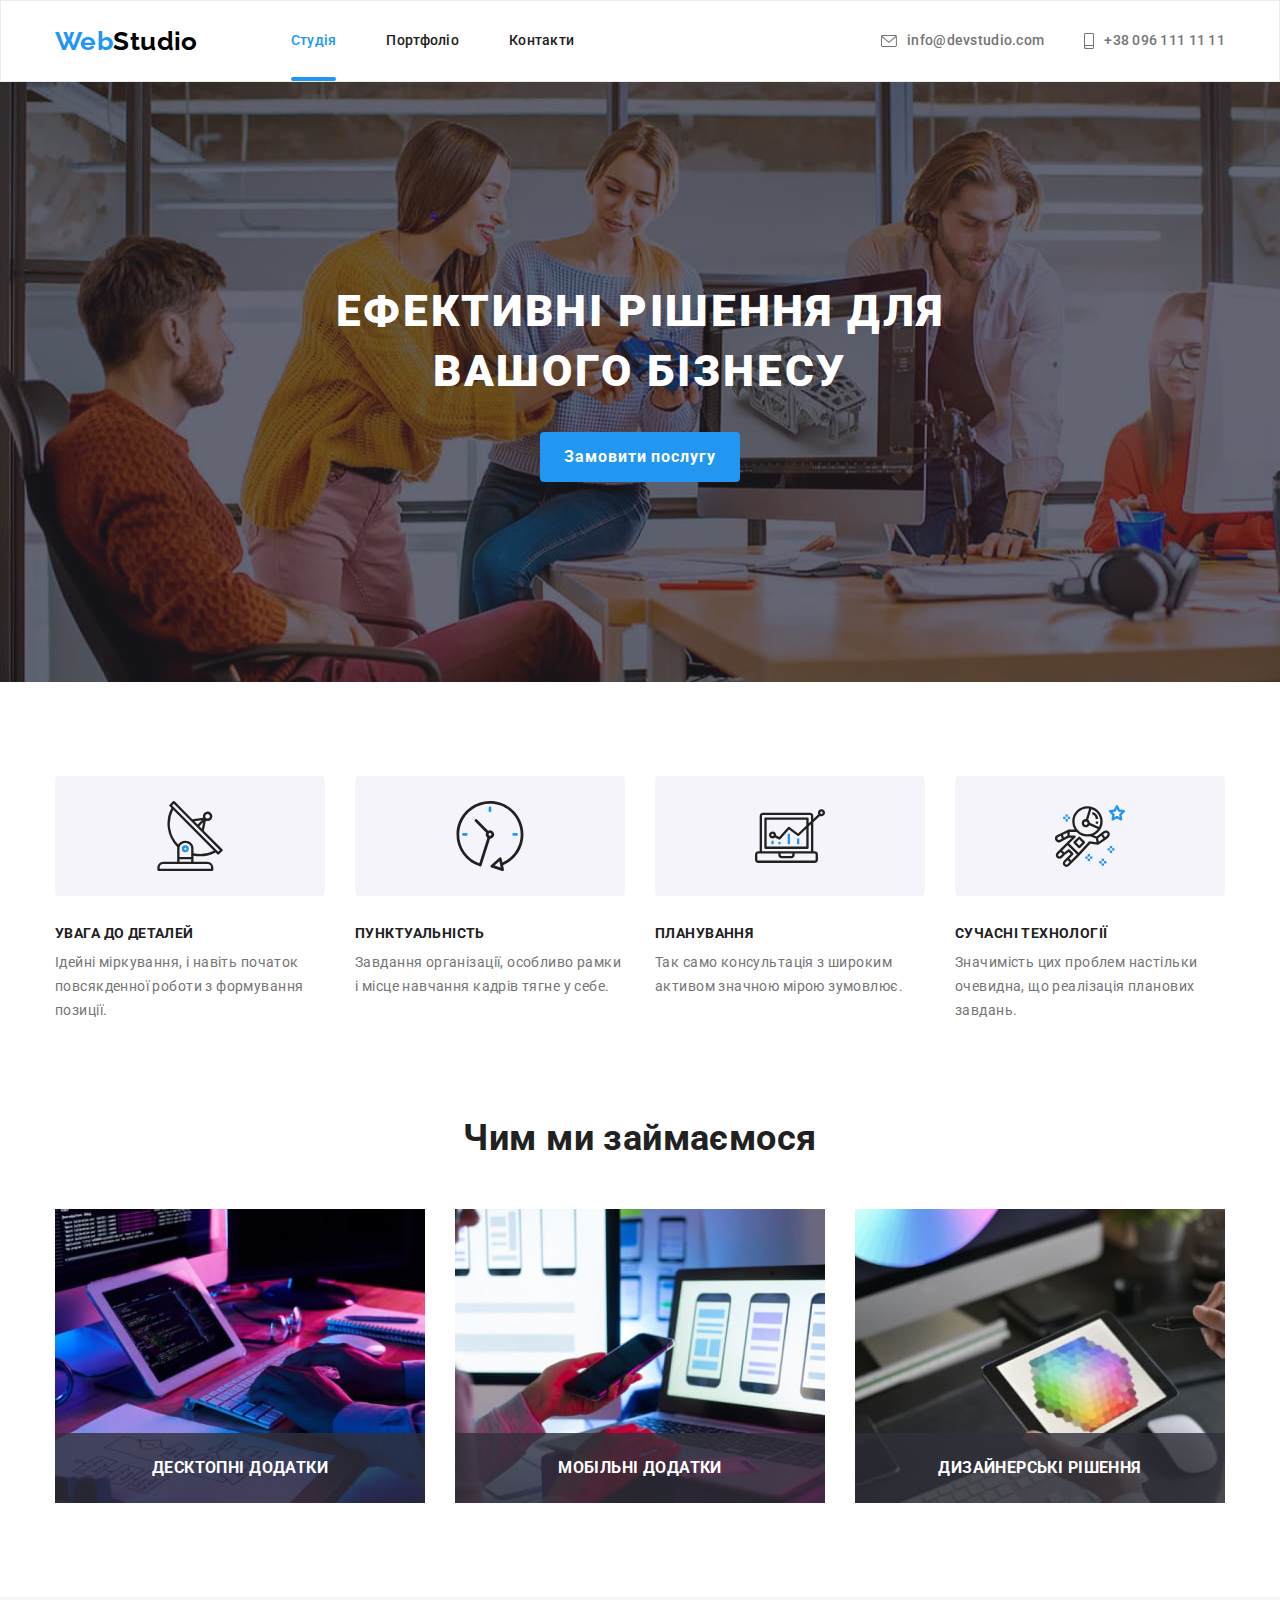
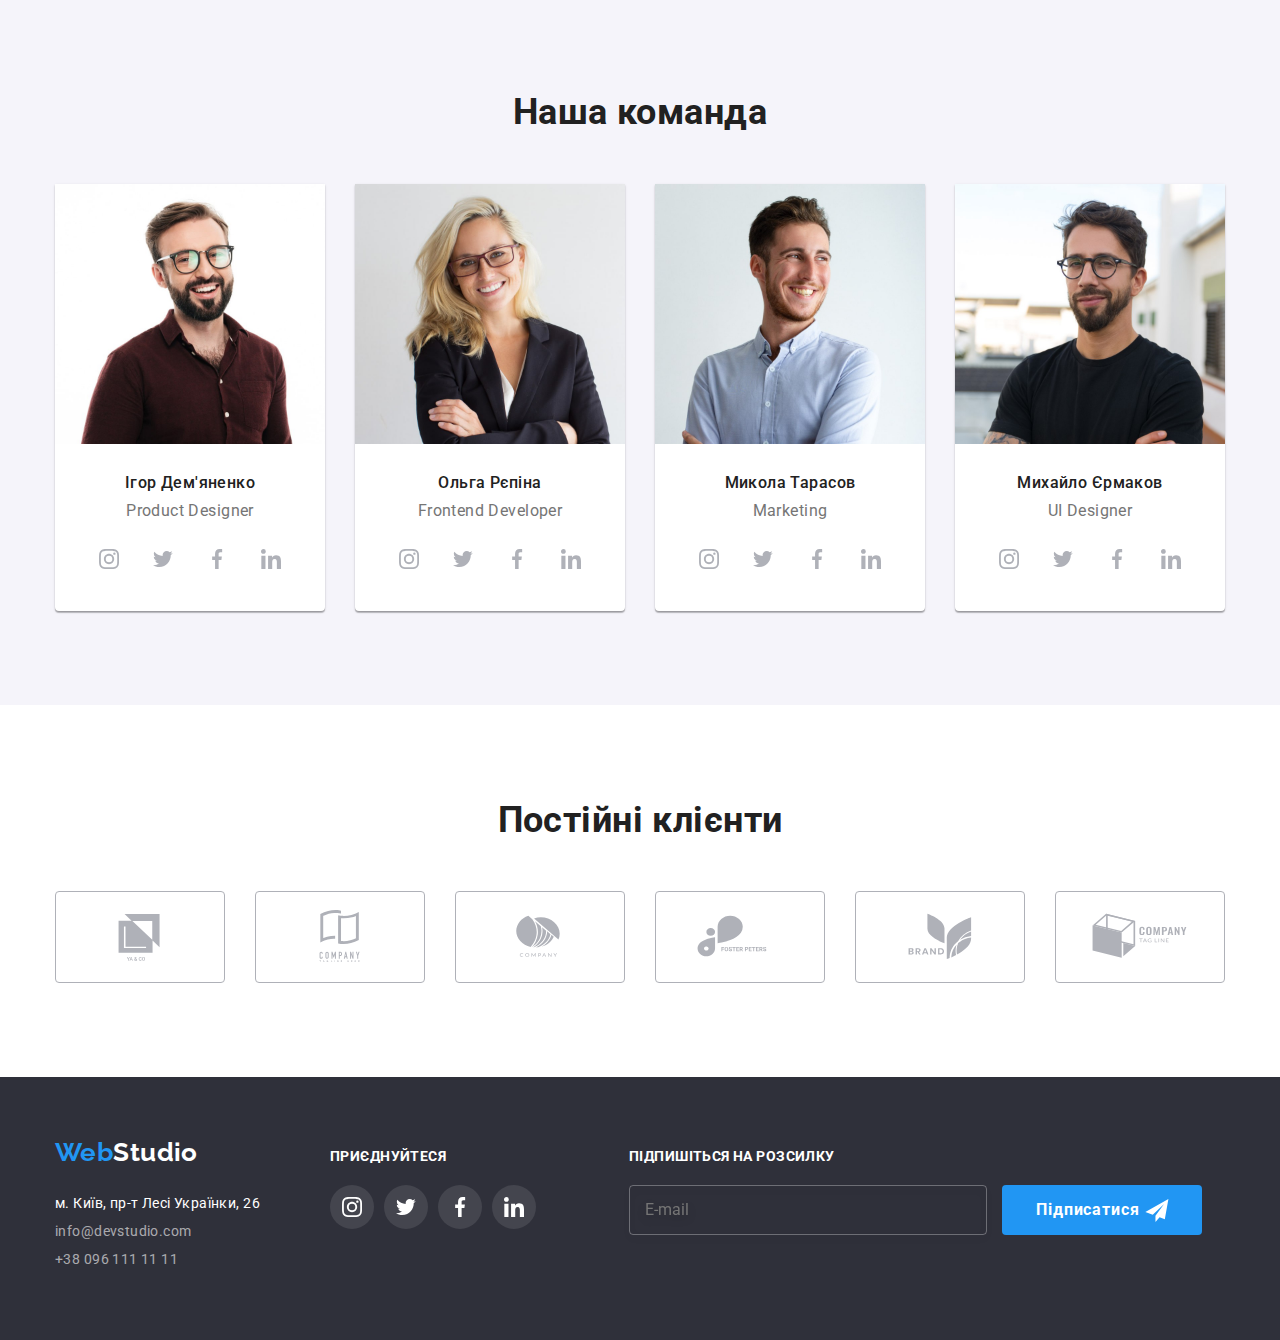
==== index.html @ e9863137 "HW6 version 1" ====
<!DOCTYPE html>
<html lang="uk">
  <head>
    <meta charset="UTF-8" />
    <meta name="viewport" content="width=device-width, initial-scale=1.0" />
    <meta http-equiv="X-UA-Compatible" content="ie=edge" />
    <title>Document</title>

    <link rel="preconnect" href="https://fonts.googleapis.com" />
    <link rel="preconnect" href="https://fonts.gstatic.com" crossorigin />
    <link
      href="https://fonts.googleapis.com/css2?family=Raleway:wght@700&family=Roboto:wght@400;500;700;900&display=swap"
      rel="stylesheet"
    />
    <link
      rel="stylesheet"
      href="https://cdnjs.cloudflare.com/ajax/libs/modern-normalize/1.0.0/modern-normalize.min.css"
    />
    <link rel="stylesheet" href="./css/styles.css" />
  </head>

  <body>
    <header class="header">
      <div class="container nav-items">
        <nav class="nav">
          <a class="logo" href="">
            <span class="logo-web">Web</span
            ><span class="logo-studio">Studio</span></a
          >
          <ul class="nav-list list">
            <li class="nav-list-item">
              <a class="nav-list-link current" href="./index.html">Студія</a>
            </li>
            <li class="nav-list-item">
              <a class="nav-list-link" href="./portfolio.html">Портфоліо</a>
            </li>
            <li class="nav-list-item">
              <a class="nav-list-link" href="">Контакти</a>
            </li>
          </ul>
        </nav>
        <ul class="contact-list list">
          <li class="contact-list-item">
            <a class="contact" href="mailto:info@devstudio.com"
              ><svg class="contact-icon" width="16" height="12">
                <use href="./images/icons.svg#icon-envelope"></use></svg
              >info@devstudio.com</a
            >
          </li>
          <li class="contact-list-item">
            <a class="contact" href="tel:+380961111111"
              ><svg class="contact-icon" width="10" height="16">
                <use href="./images/icons.svg#icon-smartphone"></use></svg
              >+38 096 111 11 11</a
            >
          </li>
        </ul>
      </div>
    </header>
    <main>
      <section class="hero">
        <div class="container">
          <h1 class="hero-text">Ефективні рішення для вашого бізнесу</h1>
          <button class="hero-btn" data-modal-open>Замовити послугу</button>
        </div>
        <div class="backdrop is-hidden" data-modal>
          <div class="modal">
            <form class="contact-form">
              <p class="contact-form-description">
                Залиште свої дані, ми вам передзвонимо
              </p>
              <label class="contact-form-label"
                ><span class="contact-form-label-text">Ім'я</span>
                <span class="contact-form-input-wrapper">
                  <input
                    name="user_name"
                    type="text"
                    class="contact-form-input"
                  />
                    <svg class="contact-form-icon" width="12" height="12">
                      <use href="./images/icons.svg#icon-name"></use></svg
                  ></span
              ></label>
              <label class="contact-form-label"
                ><span class="contact-form-label-text">Телефон</span
                ><span class="contact-form-input-wrapper"><input
                  name="user_phone"
                  type="tel"
                  class="contact-form-input"
              /><svg class="contact-form-icon" width="13" height="13">
                      <use href="./images/icons.svg#icon-phone"></use></svg
                  ></span></label>
              <label class="contact-form-label"
                ><span class="contact-form-label-text">Пошта</span
                ><span class="contact-form-input-wrapper"><input
                  name="user_email"
                  type="email"
                  class="contact-form-input"
              /><svg class="contact-form-icon" width="15" height="12">
                      <use href="./images/icons.svg#icon-mail"></use></svg
                  ></span></label>

              <div class="contact-message">
                <label for="" class="contact-form-label"
                  ><span class="contact-form-label-text">Коментар</span
                ><textarea name="user-message" class="contact-form-message" placeholder="Введіть текст"></textarea>
                </label>
              </div>
              <div class="contact-form-checkbox-wrapper">
                 <label for="accept-checkbox" class="contact-form-checkbox-label">
                <input
                  name="accept_policy"
                  type="checkbox"
                  value=""
                  class="contact-form-checkbox"
                  id="accept-checkbox"
                />
                <span class="contact-form-checkbox-icon"></span>
                Погоджуюся з розсилкою та приймаю 
                  <a href=""class="accept-checkbox-link"> Умови договору</a>
                </label>
              </div>
              <button type="submit" class="contact-form-submit">Відправити</button>
            </form>
            <button class="modal-button" data-modal-close>
              <svg class="modal-icon" width="11" height="11">
                <use href="./images/icons.svg#icon-Vector"></use>
              </svg>
            </button>
          </div>
        </div>
      </section>
      <section class="section">
        <div class="container">
          <h2 class="visually-hidden">Наші переваги</h2>
          <ul class="advantages list">
            <li class="advantages-list">
              <div class="advantages-tile">
                <svg class="advantages-icon" width="70" height="70">
                  <use href="./images/icons.svg#icon-antenna"></use>
                </svg>
              </div>
              <h3 class="advantages-item">УВАГА ДО ДЕТАЛЕЙ</h3>
              <p class="advantages-description">
                Ідейні міркування, і навіть початок повсякденної роботи з
                формування позиції.
              </p>
            </li>

            <li class="advantages-list">
              <div class="advantages-tile">
                <svg class="advantages-icon" width="70" height="70">
                  <use href="./images/icons.svg#icon-clock"></use>
                </svg>
              </div>
              <h3 class="advantages-item">ПУНКТУАЛЬНІСТЬ</h3>
              <p class="advantages-description">
                Завдання організації, особливо рамки і місце навчання кадрів
                тягне у себе.
              </p>
            </li>

            <li class="advantages-list">
              <div class="advantages-tile">
                <svg class="advantages-icon" width="70" height="70">
                  <use href="./images/icons.svg#icon-diagram"></use>
                </svg>
              </div>
              <h3 class="advantages-item">ПЛАНУВАННЯ</h3>
              <p class="advantages-description">
                Так само консультація з широким активом значною мірою зумовлює.
              </p>
            </li>

            <li class="advantages-list">
              <div class="advantages-tile">
                <svg class="advantages-icon" width="70" height="70">
                  <use href="./images/icons.svg#icon-astronaut"></use>
                </svg>
              </div>
              <h3 class="advantages-item">СУЧАСНІ ТЕХНОЛОГІЇ</h3>
              <p class="advantages-description">
                Значимість цих проблем настільки очевидна, що реалізація
                планових завдань.
              </p>
            </li>
          </ul>
        </div>
      </section>
      <section class="section-service">
        <div class="container">
          <h2 class="services title">Чим ми займаємося</h2>
          <ul class="service-list list">
            <li class="service-item description">
              <img
                src="./images/gadgets.jpg"
                alt="human working with gadgets via keyboard"
                height="294"
                width="370"
              />
              <p class="service-item-description">Десктопні додатки</p>
            </li>
            <li class="service-item mobile-apps">
              <img
                src="./images/mobile.jpg"
                alt="human working with mobile and laptop"
                height="294"
                width="370"
              />
              <p class="service-item-description">Мобільні додатки</p>
            </li>
            <li class="service-item designs">
              <img
                src="./images/tablet.jpg"
                alt="human working with gadgets via keyboard"
                height="294"
                width="370"
              />
              <p class="service-item-description">Дизайнерські рішення</p>
            </li>
          </ul>
        </div>
      </section>
      <section class="team section">
        <div class="container">
          <h2 class="team-heading title">Наша команда</h2>
          <ul class="team-list list">
            <li class="team-item">
              <img
                src="./images/Igor.jpg"
                alt="photo of a man in glasses with a beard"
                height="260"
                width="270"
              />
              <div class="team-text">
                <h3 class="teammate-name">Ігор Дем'яненко</h3>
                <p class="teammate-description">Product Designer</p>
                <ul class="social">
                  <li class="social-item list">
                    <a href="" class="social-link">
                      <svg class="social-icon" width="20" height="20">
                        <use
                          href="./images/icons.svg#icon-instagram"
                        ></use></svg
                    ></a>
                  </li>
                  <li class="social-item list">
                    <a href="" class="social-link">
                      <svg class="social-icon" width="20" height="20">
                        <use href="./images/icons.svg#icon-twitter"></use></svg
                    ></a>
                  </li>
                  <li class="social-item list">
                    <a href="" class="social-link">
                      <svg class="social-icon" width="20" height="20">
                        <use href="./images/icons.svg#icon-facebook"></use></svg
                    ></a>
                  </li>
                  <li class="social-item list">
                    <a href="" class="social-link">
                      <svg class="social-icon" width="20" height="20">
                        <use href="./images/icons.svg#icon-linkedin"></use></svg
                    ></a>
                  </li>
                </ul>
              </div>
            </li>
            <li class="team-item">
              <img
                src="./images/Olga.jpg"
                alt="photo of a smiling woman in glasses"
                height="260"
                width="270"
              />
              <div class="team-text">
                <h3 class="teammate-name">Ольга Рєпіна</h3>
                <p class="teammate-description">Frontend Developer</p>
                <ul class="social">
                  <li class="social-item list">
                    <a href="" class="social-link">
                      <svg class="social-icon" width="20" height="20">
                        <use
                          href="./images/icons.svg#icon-instagram"
                        ></use></svg
                    ></a>
                  </li>
                  <li class="social-item list">
                    <a href="" class="social-link">
                      <svg class="social-icon" width="20" height="20">
                        <use href="./images/icons.svg#icon-twitter"></use></svg
                    ></a>
                  </li>
                  <li class="social-item list">
                    <a href="" class="social-link">
                      <svg class="social-icon" width="20" height="20">
                        <use href="./images/icons.svg#icon-facebook"></use></svg
                    ></a>
                  </li>
                  <li class="social-item list">
                    <a href="" class="social-link">
                      <svg class="social-icon" width="20" height="20">
                        <use href="./images/icons.svg#icon-linkedin"></use></svg
                    ></a>
                  </li>
                </ul>
              </div>
            </li>
            <li class="team-item">
              <img
                src="./images/Mykola.jpg"
                alt="photo of a smiling man"
                height="260"
                width="270"
              />
              <div class="team-text">
                <h3 class="teammate-name">Микола Тарасов</h3>
                <p class="teammate-description">Marketing</p>
                <ul class="social">
                  <li class="social-item list">
                    <a href="" class="social-link">
                      <svg class="social-icon" width="20" height="20">
                        <use
                          href="./images/icons.svg#icon-instagram"
                        ></use></svg
                    ></a>
                  </li>
                  <li class="social-item list">
                    <a href="" class="social-link">
                      <svg class="social-icon" width="20" height="20">
                        <use href="./images/icons.svg#icon-twitter"></use></svg
                    ></a>
                  </li>
                  <li class="social-item list">
                    <a href="" class="social-link">
                      <svg class="social-icon" width="20" height="20">
                        <use href="./images/icons.svg#icon-facebook"></use></svg
                    ></a>
                  </li>
                  <li class="social-item list">
                    <a href="" class="social-link">
                      <svg class="social-icon" width="20" height="20">
                        <use href="./images/icons.svg#icon-linkedin"></use></svg
                    ></a>
                  </li>
                </ul>
              </div>
            </li>
            <li class="team-item">
              <img
                src="./images/Mykhailo.jpg"
                alt="photo of a smiling man in glasses with a beard"
                height="260"
                width="270"
              />
              <div class="team-text">
                <h3 class="teammate-name">Михайло Єрмаков</h3>
                <p class="teammate-description">UI Designer</p>
                <ul class="social">
                  <li class="social-item list">
                    <a href="" class="social-link">
                      <svg class="social-icon" width="20" height="20">
                        <use
                          href="./images/icons.svg#icon-instagram"
                        ></use></svg
                    ></a>
                  </li>
                  <li class="social-item list">
                    <a href="" class="social-link">
                      <svg class="social-icon" width="20" height="20">
                        <use href="./images/icons.svg#icon-twitter"></use></svg
                    ></a>
                  </li>
                  <li class="social-item list">
                    <a href="" class="social-link">
                      <svg class="social-icon" width="20" height="20">
                        <use href="./images/icons.svg#icon-facebook"></use></svg
                    ></a>
                  </li>
                  <li class="social-item list">
                    <a href="" class="social-link">
                      <svg class="social-icon" width="20" height="20">
                        <use href="./images/icons.svg#icon-linkedin"></use></svg
                    ></a>
                  </li>
                </ul>
              </div>
            </li>
          </ul>
        </div>
      </section>
      <section class="section">
        <div class="container">
          <h2 class="partners">Постійні клієнти</h2>
          <ul class="partners-list">
            <li class="partners-list-item list">
              <a href="" class="partners-link"
                ><svg
                  alr="first partner logo"
                  class="partners-icon"
                  width="160"
                  height="60"
                >
                  <use href="./images/icons.svg#icon-Logo1"></use></svg
              ></a>
            </li>
            <li class="partners-list-item list">
              <a href="" class="partners-link"
                ><svg
                  alr="second partner logo"
                  class="partners-icon"
                  width="160"
                  height="60"
                >
                  <use href="./images/icons.svg#icon-Logo2"></use></svg
              ></a>
            </li>
            <li class="partners-list-item list">
              <a href="" class="partners-link"
                ><svg
                  alr="third partner logo"
                  class="partners-icon"
                  width="160"
                  height="60"
                >
                  <use href="./images/icons.svg#icon-Logo3"></use></svg
              ></a>
            </li>
            <li class="partners-list-item list">
              <a href="" class="partners-link"
                ><svg
                  alr="forth partner logo"
                  class="partners-icon"
                  width="160"
                  height="60"
                >
                  <use href="./images/icons.svg#icon-Logo4"></use></svg
              ></a>
            </li>

            <li class="partners-list-item list">
              <a href="" class="partners-link"
                ><svg
                  alr="fifth partner logo"
                  class="partners-icon"
                  width="160"
                  height="60"
                >
                  <use href="./images/icons.svg#icon-Logo5"></use></svg
              ></a>
            </li>
            <li class="partners-list-item list">
              <a href="" class="partners-link"
                ><svg
                  alr="sixth partner logo"
                  class="partners-icon"
                  width="160"
                  height="60"
                >
                  <use href="./images/icons.svg#icon-Logo6"></use></svg
              ></a>
            </li>
          </ul>
        </div>
      </section>
    </main>
    <footer class="footer">
      <div class="container footer-rows">
        <div class="first-row">
          <a class="logo-link" href="">
            <span class="logo-web-footer">Web</span
            ><span class="logo-studio-footer">Studio</span></a
          >

          <address class="address">
            <p class="contact-address address">
              м. Київ, пр-т Лесі Українки, 26
            </p>
            <ul class="contact-footer list">
              <li class="contact-footer-item">
                <a
                  class="contact-footer-link address"
                  href="mailto:info@devstudio.com"
                  >info@devstudio.com</a
                >
              </li>
              <li class="contact-footer-item">
                <a class="contact-footer-link address" href="tel:+380961111111"
                  >+38 096 111 11 11</a
                >
              </li>
            </ul>
          </address>
        </div>
        <div class="second-row">
          <p class="social-list-invitation">Приєднуйтеся</p>
          <ul class="social">
            <li class="social-item list">
              <a href="" class="social-link footer-link">
                <svg class="social-icon-footer" width="20" height="20">
                  <use href="./images/icons.svg#icon-instagram"></use></svg
              ></a>
            </li>
            <li class="social-item list">
              <a href="" class="social-link footer-link">
                <svg class="social-icon-footer" width="20" height="20">
                  <use href="./images/icons.svg#icon-twitter"></use></svg
              ></a>
            </li>
            <li class="social-item list">
              <a href="" class="social-link footer-link">
                <svg class="social-icon-footer" width="20" height="20">
                  <use href="./images/icons.svg#icon-facebook"></use></svg
              ></a>
            </li>
            <li class="social-item list">
              <a href="" class="social-link footer-link">
                <svg class="social-icon-footer" width="20" height="20">
                  <use href="./images/icons.svg#icon-linkedin"></use></svg
              ></a>
            </li>
          </ul>
        </div>
        <form class="newsletter-form">
              <p class="social-list-invitation">Підпишіться на розсилку</p>
             <input
                  name="user_email_newsletter"
                  type="email"
                  class="newsletter-input"
                  placeholder="E-mail"
              />
              <button type="submit" class="newsletter-btn">Підписатися
                <svg class="newsletter-icon" width="24" height="24">
                  <use href="./images/icons.svg#icon-icon-send-1-1"></use></svg</button>
            </form>
      </div>
    </footer>
    <script src="./js/modal.js"></script>
  </body>
</html>
<!-- ask about envelopes icon as an pseudoelement in this particular case ; ask aboud svg alt-->
---- css/styles.css ----
:root {
  --primary-text-color: #757575;
  --secondary-text-color: #2196f3;
  --third-color: #ffffff;
  --forth-text-color: #212121;
  --icons-color: #AFB1B8;

}
body {
  font-family: Roboto, sans-serif;
  font-size: 14px;
  letter-spacing: 0.03em;
  color: var(--primary-text-color);
  background: var(--third-color);
}
h1,
h2,
h3,
h4,
h5,
h6,
p {
  margin-top: 0;
  margin-bottom: 0;
}
ul,
ol {
  margin-top: 0;
  margin-bottom: 0;
  padding-left: 0;
}
img {
  display: block;
}
.list {
  list-style: none;
}
.container {
  width: 1200px;
  margin: 0px auto;
  padding-left: 15px;
  padding-right: 15px;
}
/* Header styles */
.header {
  border: 1px solid #ececec;
}
.logo {
  text-decoration: none;
  
}
.logo-web {
  font-family: Raleway, sans-serif;
  font-size: 26px;
  font-weight: 700;
  line-height: 1.19;
  color: var(--secondary-text-color);
}
.logo-studio {
  font-family: Raleway, sans-serif;
  font-size: 26px;
  font-weight: 700;
  line-height: 1.19;
  color: #000000;
}
.nav-items {
  display: flex;
}
.nav {
  display: flex;
  align-items: center;
}
.nav-list {
  display: flex;
  margin-left:93px;
}
.contact-list {
  display: flex;
  align-items: center;
  margin-left: auto;
}
.nav-list-item {
  margin-right: 50px;
}
.nav-list-item:last-child {
  margin-right: 0px;
}
.nav-list-link {
  position: relative;
  font-weight: 500;
  line-height: 1.14;
  letter-spacing: 0.02em;
  color: var(--forth-text-color);
  padding-top: 32px;
  padding-bottom: 32px;
  display: flex;
  display: block;
  cursor: pointer;
  text-decoration: none;
  transition: color 250ms cubic-bezier(0.4, 0, 0.2, 1);
  
   
}

.nav-list-link:hover,
.nav-list-link:focus,
.contact:hover,
.contact:focus,
.contact-footer:hover,
.contact-footer:focus,
.contact-address:hover,
.contact-address:focus {
  color: var(--secondary-text-color);
}
.nav-list-link.current {
  color: var(--secondary-text-color);
}
.current::after {
content: '';
display: block;
bottom: 0;
position: absolute;
width: 100%;
height: 4px;
background: #2196F3;
border-radius: 2px;
}
.contact {
  font-weight: 500;
  line-height: 1.14;
  letter-spacing: 0.02em;
  color: var(--primary-text-color);
  text-decoration: none;
  display: flex;
  align-items: center;
  transition: color 250ms cubic-bezier(0.4, 0, 0.2, 1);
}
.contact-icon {
  fill: currentColor;
  margin-right: 10px;
}
.contact-list-item:not(:last-child) {
  margin-right: 40px;
}
/* Hero styles */
.hero {
  background: #2f303a;
  text-align: center;
  padding-top: 200px;
  padding-bottom: 200px;
  background-image: linear-gradient(rgba(47, 48, 58, 0.4), rgba(47, 48, 58, 0.4)), url(../images/hero.jpg);
  background-size: cover;
  max-width: 1600px;
  margin-left: auto;
  margin-right: auto;
}
.hero-text {
  font-weight: 900;
  font-size: 44px;
  line-height: 1.36;
  letter-spacing: 0.06em;
  color: var(--third-color);
  text-transform: uppercase;
  width: 696px;
  margin: auto;
  margin-bottom: 30px;
}
.hero-btn {
  font-family: Roboto, sans-serif;
  font-weight: 700;
  font-size: 16px;
  line-height: 1.87;
  letter-spacing: 0.06em;
  min-width: 200px;
  padding: 10px 24px;
  border-radius: 4px;
  color: var(--third-color);
  background: var(--secondary-text-color);
  cursor: pointer;
  border: 0px;
}
.backdrop {
position:fixed;
top: 0;
left: 0;
width: 100vw;
height: 100vh;
background-color: rgba(0, 0, 0, 0.2);
opacity: 1;
transition: opacity 250ms cubic-bezier(0.4, 0, 0.2, 1), visibility 250ms cubic-bezier(0.4, 0, 0.2, 1);
}
.backdrop.is-hidden {
  opacity: 0;
  visibility: hidden;
  pointer-events: none;

}
.backdrop.is-hidden .modal {
  transform: translate(-50%, -50%) scale(0.7);
}
.modal {
  
  min-width: 528px;
  min-height: 581px;
  background: var(--third-color);
box-shadow: 0px 1px 3px rgba(0, 0, 0, 0.12), 0px 1px 1px rgba(0, 0, 0, 0.14), 0px 2px 1px rgba(0, 0, 0, 0.2);
border-radius: 4px;
position: absolute;
top: 50%;
left: 50%;
transform: translate(-50%, -50%) scale(0.8);
transition: transform 250ms cubic-bezier(0.4, 0, 0.2, 1);
z-index: 100;
padding: 40px;
}
.modal-button {
  position: absolute;
  display: flex;
  justify-content: center;
  align-items: center;
  top: 0;
  right: 0;
  background: var(--third-color);
  width: 30px;
  height: 30px;
border: 1px solid rgba(0, 0, 0, 0.1);
border-radius: 50%;
padding: none;
margin-right: 8px;
margin-top: 8px;
cursor: pointer;
}
.modal-button:hover,
.modal-button:focus {
fill: var(--secondary-text-color);
}
.contact-form-description {
 font-weight: 700;
  font-size: 20px;
  line-height: 1.15;
  color: var(--forth-text-color);
  margin-bottom: 12px;
}
.contact-form-label-text {
  font-size: 12px;
  line-height: 1.17;
  color: var(--primary-text-color);
  letter-spacing: 0.01em;
}
.contact-form-label {
  display: block;
  text-align: left;
}
.contact-form-input {
  width: 100%;
  height: 40px;
  border: 1px solid rgba(33, 33, 33, 0.2);
border-radius: 4px;
padding-left: 42px;
margin-top: 4px;
margin-bottom: 10px;
}
.contact-form-input:focus {
  outline: none;
  border-color: var(--secondary-text-color);
  transition: border 250ms cubic-bezier(0.4, 0, 0.2, 1);
}
.contact-form-input:focus + .contact-form-icon {
  fill: var(--secondary-text-color);
  transition: fill 250ms cubic-bezier(0.4, 0, 0.2, 1);
}
.contact-form-input-wrapper {
  position: relative;
}
.contact-form-icon {
  position: absolute;
  top: 50%;
  transform: translateY(-50%);
  left: 12px;
  fill: var(--forth-text-color);
  display: block;
}
.contact-form-message {
  width: 100%;
  height: 120px;
  border: 1px solid rgba(33, 33, 33, 0.2);
border-radius: 4px;
margin-top: 4px;
resize: none;
padding: 12px 16px;
}
.contact-form-message:focus {
  outline: none;
  border-color: var(--secondary-text-color);
  transition: border 250ms cubic-bezier(0.4, 0, 0.2, 1);
}
.contact-form-message::placeholder {
  font-size: 12px;
line-height: 1.17;
letter-spacing: 0.01em;
color: rgba(117, 117, 117, 0.5);
}
.contact-form-checkbox-wrapper {
  margin-top: 20px;
  margin-left: 10px;
}
.contact-form-checkbox-label {
  display: flex;
  align-items: center;
  font-size: 14px;
line-height: 1.71;
}
.contact-form-checkbox {
  appearance: none;
}
.contact-form-checkbox-icon {
display: inline-block;
width: 16px;
height: 15px;
border: 2px solid;
border-color: var(--forth-text-color);
box-shadow: 0px 1px 3px rgba(0, 0, 0, 0.12), 0px 1px 1px rgba(0, 0, 0, 0.14), 0px 2px 1px rgba(0, 0, 0, 0.2);
border-radius: 4px;
cursor: pointer;
margin-right: 9px;
background-repeat: no-repeat;
background-position: center;
}
.contact-form-checkbox:checked + .contact-form-checkbox-icon {
background-color: var(--secondary-text-color);
background-image: url(../images/iconcheck.svg);
background-size: contain;
background-origin: content-box;
border-color: var(--secondary-text-color);
}
.accept-checkbox-link {
  color: var(--secondary-text-color);
 margin-left: 5px;
}
.contact-form-submit {
  font-weight: 700;
  font-size: 16px;
  line-height: 1.87;
  letter-spacing: 0.06em;
  min-width: 200px;
  padding: 10px 52px;
  border-radius: 4px;
  box-shadow: 0px 4px 4px rgba(0, 0, 0, 0.15);
  color: var(--third-color);
  background: var(--secondary-text-color);
  cursor: pointer;
  border: 0px;
  margin-top: 20px;
}
.visually-hidden {
  position: absolute;
  white-space: nowrap;
  width: 1px;
  height: 1px;
  overflow: hidden;
  border: 0;
  padding: 0;
  clip: rect(0 0 0 0);
  clip-path: inset(50%);
  margin: -1px;
}
/* Advantages styles */
.section {
  padding-top: 94px;
  padding-bottom: 94px;
}
.title {
  margin-bottom: 50px;
}
.advantages {
  display: flex;
  margin-top: -30px;
  margin-left: -30px;
}
.advantages-list {
  flex-basis: calc((100%-120px)/4);
  margin-left: 30px;
  margin-top: 30px;
}
.advantages-item {
  font-weight: 700;
  font-size: 14px;
  line-height: 1.14;
  color: var(--forth-text-color);
  text-transform: uppercase;
  margin-bottom: 10px;
}
.advantages-tile {
  display: flex;
  align-items: center;
  justify-content: center;
  width: 270px;
  height: 120px;
  background-color:  #F5F4FA;
  border-radius: 4px;
  margin-bottom: 30px;

}
.advantages-description {
  line-height: 1.71;
}
/* Services and Team styles */
.section-service {
  padding-bottom: 94px;
}
.services,
.team-heading,
.partners {
  font-weight: 700;
  font-size: 36px;
  line-height: 1.17;
  color: var(--forth-text-color);
  text-align: center;
}
.service-list {
  display: flex;
  margin-top: -30px;
  margin-left: -30px;
  
}
.service-item {
  position: relative;
  flex-basis: calc((100%-90px)/3);
  margin-left: 30px;
  margin-top: 30px;
  z-index: -1;
}
.service-item-description {
position: absolute;
  bottom: 0;
  width: 100%;
  height: 24%;
  background: rgba(47, 48, 58, 0.8);
  text-transform: uppercase;
  font-size: 16px;
  font-weight: 700;
  line-height: 1.14;
  color: var(--third-color); 
  display: flex;
  justify-content: center;
 align-items: center;
}
.team-list {
  display: flex;
  margin-left: -30px;
  margin-top: -30px;
}
.team-item {
  flex-basis: calc((100%-120px)/4);
  margin-left: 30px;
  margin-top: 30px;
  background: #FFFFFF;
  border-radius: 0px 0px 4px 4px;
  box-shadow: 0px 1px 3px rgba(0, 0, 0, 0.12), 0px 1px 1px rgba(0, 0, 0, 0.14), 0px 2px 1px rgba(0, 0, 0, 0.2);
}
.team-text {
  padding: 30px 32px;
  text-align: center;
}
.team {
  background: #f5f4fa;
}
.teammate-name {
  font-weight: 500;
  font-size: 16px;
  line-height: 1.18;
  color: var(--forth-text-color);
  margin-bottom: 10px;
}
.teammate-description {
  font-size: 16px;
  line-height: 1.18;
  margin-bottom: 16px;
}
.social {
  display: flex;
  justify-content: space-between;
}
.social-link {
  display: flex;
  align-items: center;
  justify-content: center;
  width: 44px;
  height: 44px;
  border-radius: 50px;
  transition: background-color 250ms cubic-bezier(0.4, 0, 0.2, 1);
}
.social-link:hover,
.social-link:focus {
  background-color: var(--secondary-text-color);
}
.social-icon {
  fill: var(--icons-color);
  transition: fill 250ms cubic-bezier(0.4, 0, 0.2, 1);
}
.social-link:hover .social-icon,
.social-link:focus .social-icon {
  fill: var(--third-color);
}
/* Partners styles */
.partners-list {
  display: flex;
  flex-wrap: wrap;
  align-items: center;
  margin-top: 50px;
  margin-bottom: -30px;
  margin-left: -30px;
}
.partners-list-item {
  width: 170px;
  height: 92px;
  display: flex;
  align-items: center;
  justify-content: center;
  margin-left: 30px;
  margin-bottom: 30px;
  background-size: contain;      
}
.partners-link {
  border: 1px solid var(--icons-color);
  border-radius: 4px;
  width: 170px;
  height: 92px;
  display: flex;
  align-items: center;
  justify-content: center;
  transition: border 250ms cubic-bezier(0.4, 0, 0.2, 1);
    
}
.partners-icon {
  fill: var(--icons-color);
  transition: fill 250ms cubic-bezier(0.4, 0, 0.2, 1);
}
.partners-link:hover, 
.partners-link:focus {
  border: 1px solid var(--secondary-text-color);
}
.partners-link:hover .partners-icon,
.partners-link:focus .partners-icon {
  fill:  var(--secondary-text-color);
}
/* Footer styles */
.footer {
  background: #2f303a;
  padding-top: 60px;
  padding-bottom: 60px;
}
.footer-rows {
    display: flex;
    align-items: baseline;
}
.first-row {
  margin-right: 70px;
}
.logo-web-footer {
  font-family: Raleway, sans-serif;
  font-size: 26px;
  font-weight: 700;
  line-height: 1.19;
  text-decoration: none;
  color: #2196f3;
}
.logo-link {
  text-decoration: none;
  margin-bottom: 28px;
  display: block;
}
.logo-studio-footer {
  font-family: Raleway, sans-serif;
  font-size: 26px;
  font-weight: 700;
  line-height: 1.19;
  text-decoration: none;
  color: var(--third-color);
}
.contact-footer-link {
  color: #ffffff99;
  display: flex;
}
.contact-footer-item:not(last-child) {
  margin-bottom: 12px;
}
.contact-footer {
  margin-top: 12px;
}
.address {
  font-style: normal;
  line-height: 1.14;
  text-decoration: none;
}
.contact-address {
  color: var(--third-color);
  transition: color 250ms cubic-bezier(0.4, 0, 0.2, 1);
}
.social-list-invitation {
  font-weight: 700;
  line-height: 1.14;
  color: var(--third-color);
  text-transform: uppercase;
  margin-bottom: 20px;
}
.social-item{
margin-right: 10px;
}
.social-icon-footer {
  fill: var(--third-color);
  transition: fill 250ms cubic-bezier(0.4, 0, 0.2, 1);
}
.footer-link {
  background-color: #FFFFFF1A;
  transition: background-color 250ms cubic-bezier(0.4, 0, 0.2, 1);
}
.social-item:last-child {
  margin-right:0px;
}
.second-row {
  margin-right: 93px;
}
.newsletter-input {
width: 358px;
height: 50px;
border: 1px solid rgba(255, 255, 255, 0.3);
filter: drop-shadow(0px 4px 4px rgba(0, 0, 0, 0.15));
border-radius: 4px;
background-color: inherit;
margin-right: 12px;
padding: 15px;
color: var(--third-color);
}
.newsletter-input::placeholder {
  font-size: 16px;
  line-height: 1.42;
}
.newsletter-input::placeholder {
  
}
.newsletter-btn {
  font-weight: 700;
  font-size: 16px;
  line-height: 1.87;
  letter-spacing: 0.06em;
  min-width: 200px;
  height: 50px;
  padding: 10px 28px;
  border-radius: 4px;
  color: var(--third-color);
  background: var(--secondary-text-color);
  cursor: pointer;
  border: 0px;
}
.newsletter-icon {
  fill: var(--third-color);
   vertical-align: middle;
}
/* Portfolio styles */
.filters {
  display: flex;
  justify-content: center;
  margin-bottom: 50px;
}
.filters-item:not(:last-child) {
  margin-right: 8px;
}
.filters-btn {
  font-family: Roboto, sans-serif;
  font-weight: 500;
  font-size: 16px;
  line-height: 1.63;
  color: var(--forth-text-color);
  text-align: center;
  cursor: pointer;
  background: #f5f4fa;
  border-radius: 4px;
  border: 0px;
  padding: 6px 22px;
  transition: background-color 250ms cubic-bezier(0.4, 0, 0.2, 1), color 250ms cubic-bezier(0.4, 0, 0.2, 1), box-shadow 250ms cubic-bezier(0.4, 0, 0.2, 1);
}
.filters-btn:active,
.filters-btn:hover {
  color: var(--third-color);
  background-color: var(--secondary-text-color);
  box-shadow: 0px 3px 1px rgba(0, 0, 0, 0.1), 0px 1px 2px rgba(0, 0, 0, 0.08), 0px 2px 2px rgba(0, 0, 0, 0.12);
}
.product-list {
  display: flex;
  flex-wrap: wrap;
  margin-left: -30px;
  margin-top: -30px;
}
.product-item {
  margin-left: 30px;
  margin-top: 30px;
  
}
.product-image-overlay {
  position: relative;
  overflow: hidden;
  
}
.product-details {
  position: absolute;
  background: #2196F3E5;
  left: 0;
  bottom: 0;
  height: 100%;
  width: 100%;
  transform: translateY(100%);
  transition: transform 250ms cubic-bezier(0.4, 0, 0.2, 1);


}
.product-link:hover .product-details {
 
transform: translateY(0);
}
.product-link:hover,
.product-link:focus {
  box-shadow: 0px 1px 1px rgba(0, 0, 0, 0.12), 0px 4px 4px rgba(0, 0, 0, 0.06), 1px 4px 6px rgba(0, 0, 0, 0.16);
}
.product-description {
  padding: 20px 24px;
  border: 1px solid #eeeeee;
  border-top: 0px;
  
}

.product-text {
  text-decoration: none;
  font-size: 18px;
  color: var(--third-color);
  line-height: 1.56;
  padding: 64px 24px;
  
  
}

.product-name {
  font-weight: 700;
  font-size: 18px;
  color: var(--forth-text-color);
  line-height: 2;
  margin-bottom: 4px;
}
.product-link {
  text-decoration: none;
  display: block;
  transition: box-shadow 250ms cubic-bezier(0.4, 0, 0.2, 1);
  
}
.product-category {
  font-size: 16px;
  color: var(--primary-text-color);
  line-height: 1.87;
}
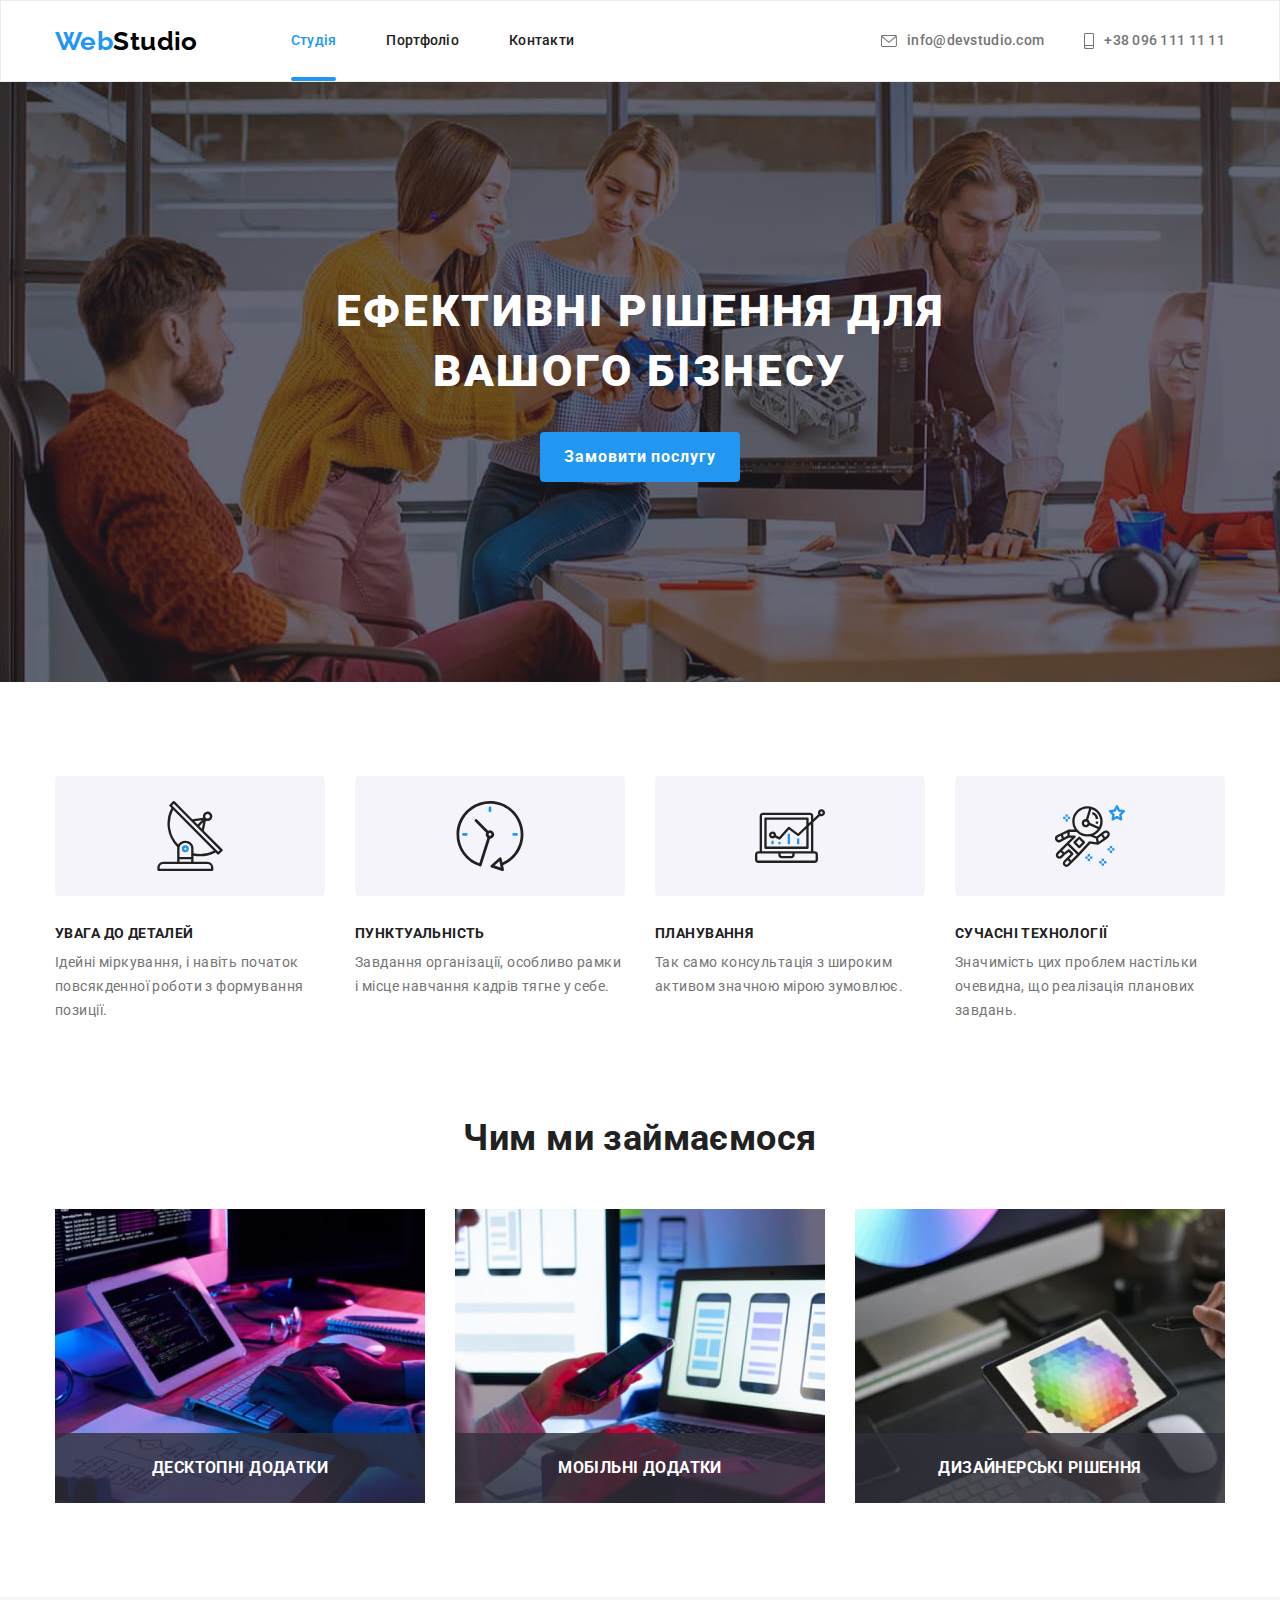
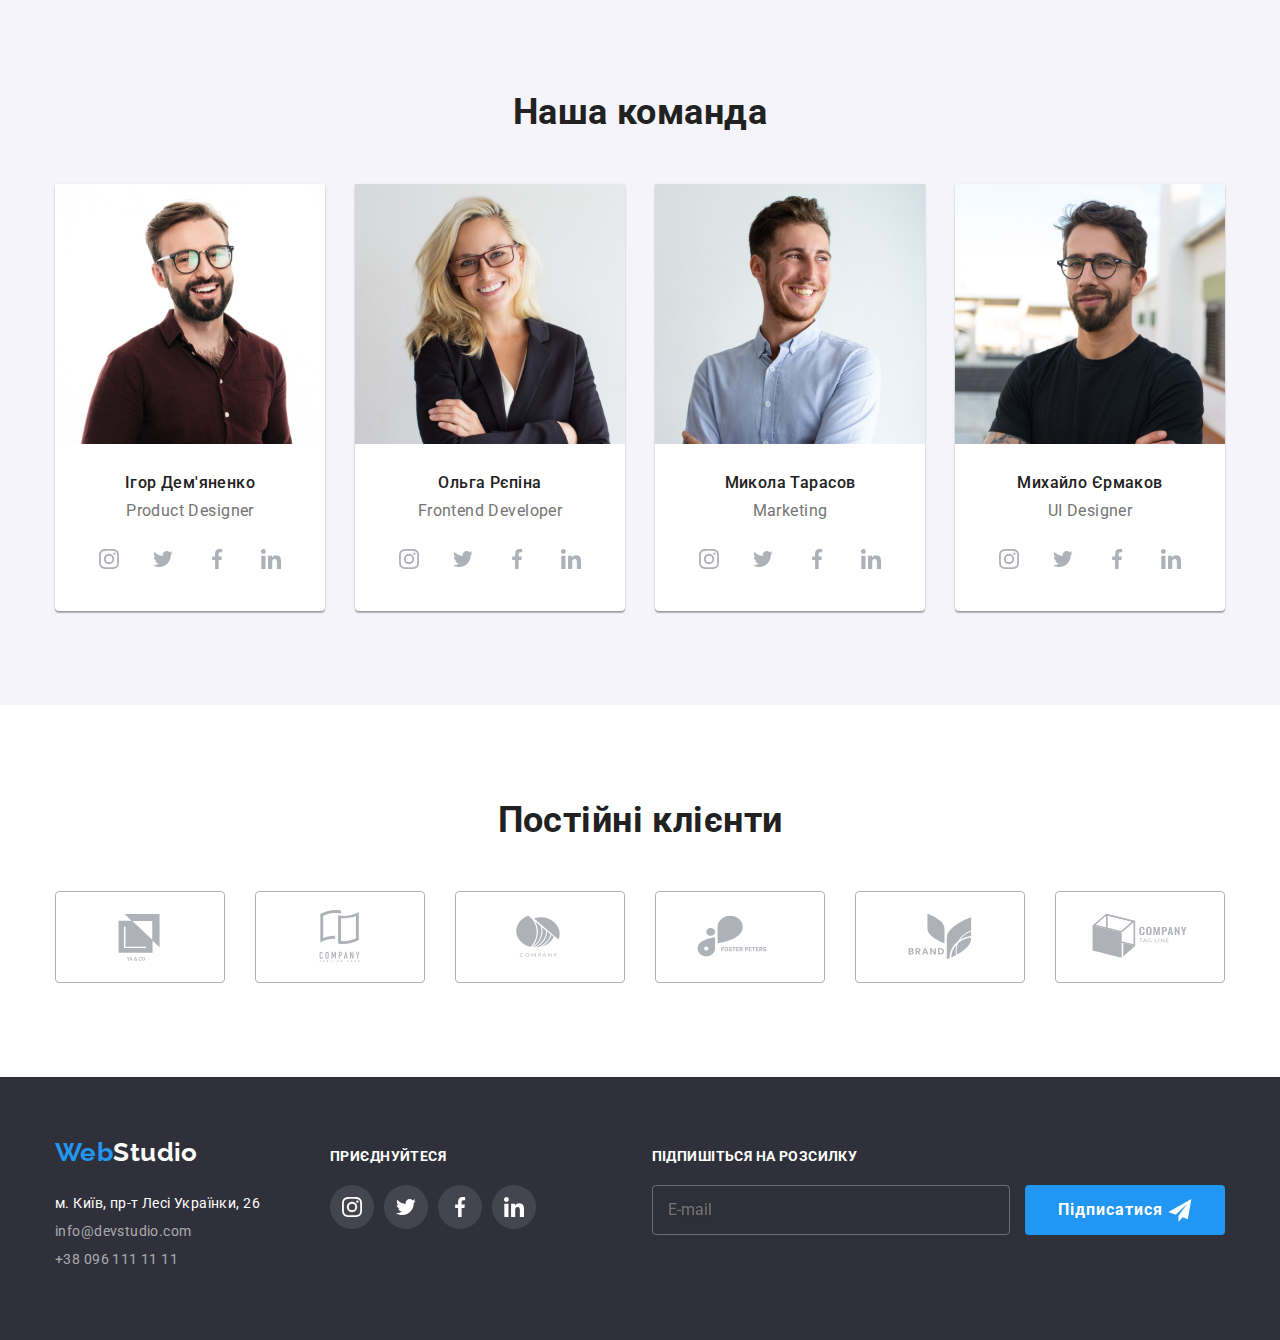
==== commit dfc559ed: "HW6 version 2" ====
--- a/index.html
+++ b/index.html
@@ -75,52 +75,68 @@
                   <input
                     name="user_name"
                     type="text"
-                    class="contact-form-input"
-                  />
-                    <svg class="contact-form-icon" width="12" height="12">
-                      <use href="./images/icons.svg#icon-name"></use></svg
-                  ></span
+                    class="contact-form-input" />
+                  <svg class="contact-form-icon" width="12" height="12">
+                    <use href="./images/icons.svg#icon-name"></use></svg></span
               ></label>
               <label class="contact-form-label"
                 ><span class="contact-form-label-text">Телефон</span
-                ><span class="contact-form-input-wrapper"><input
-                  name="user_phone"
-                  type="tel"
-                  class="contact-form-input"
-              /><svg class="contact-form-icon" width="13" height="13">
-                      <use href="./images/icons.svg#icon-phone"></use></svg
-                  ></span></label>
+                ><span class="contact-form-input-wrapper"
+                  ><input
+                    name="user_phone"
+                    type="tel"
+                    class="contact-form-input" /><svg
+                    class="contact-form-icon"
+                    width="13"
+                    height="13"
+                  >
+                    <use href="./images/icons.svg#icon-phone"></use></svg></span
+              ></label>
               <label class="contact-form-label"
                 ><span class="contact-form-label-text">Пошта</span
-                ><span class="contact-form-input-wrapper"><input
-                  name="user_email"
-                  type="email"
-                  class="contact-form-input"
-              /><svg class="contact-form-icon" width="15" height="12">
-                      <use href="./images/icons.svg#icon-mail"></use></svg
-                  ></span></label>
+                ><span class="contact-form-input-wrapper"
+                  ><input
+                    name="user_email"
+                    type="email"
+                    class="contact-form-input" /><svg
+                    class="contact-form-icon"
+                    width="15"
+                    height="12"
+                  >
+                    <use href="./images/icons.svg#icon-mail"></use></svg></span
+              ></label>
 
               <div class="contact-message">
-                <label for="" class="contact-form-label"
+                <label for="contact-form-message" class="contact-form-label"
                   ><span class="contact-form-label-text">Коментар</span
-                ><textarea name="user-message" class="contact-form-message" placeholder="Введіть текст"></textarea>
+                  ><textarea
+                    id="contact-form-message"
+                    name="user-message"
+                    class="contact-form-message"
+                    placeholder="Введіть текст"
+                  ></textarea>
                 </label>
               </div>
               <div class="contact-form-checkbox-wrapper">
-                 <label for="accept-checkbox" class="contact-form-checkbox-label">
-                <input
-                  name="accept_policy"
-                  type="checkbox"
-                  value=""
-                  class="contact-form-checkbox"
-                  id="accept-checkbox"
-                />
-                <span class="contact-form-checkbox-icon"></span>
-                Погоджуюся з розсилкою та приймаю 
-                  <a href=""class="accept-checkbox-link"> Умови договору</a>
+                <label
+                  for="accept-checkbox"
+                  class="contact-form-checkbox-label"
+                >
+                  <input
+                    name="accept_policy"
+                    type="checkbox"
+                    value=""
+                    class="contact-form-checkbox"
+                    id="accept-checkbox"
+                  />
+                  <span class="contact-form-checkbox-icon" tabindex="0"></span>
+                  Погоджуюся з розсилкою та приймаю
+                  <a href="" class="accept-checkbox-link"> Умови договору</a>
                 </label>
               </div>
-              <button type="submit" class="contact-form-submit">Відправити</button>
+              <button type="submit" class="contact-form-submit">
+                Відправити
+              </button>
             </form>
             <button class="modal-button" data-modal-close>
               <svg class="modal-icon" width="11" height="11">
@@ -394,68 +410,38 @@
           <ul class="partners-list">
             <li class="partners-list-item list">
               <a href="" class="partners-link"
-                ><svg
-                  alr="first partner logo"
-                  class="partners-icon"
-                  width="160"
-                  height="60"
-                >
+                ><svg class="partners-icon" width="160" height="60">
                   <use href="./images/icons.svg#icon-Logo1"></use></svg
               ></a>
             </li>
             <li class="partners-list-item list">
               <a href="" class="partners-link"
-                ><svg
-                  alr="second partner logo"
-                  class="partners-icon"
-                  width="160"
-                  height="60"
-                >
+                ><svg class="partners-icon" width="160" height="60">
                   <use href="./images/icons.svg#icon-Logo2"></use></svg
               ></a>
             </li>
             <li class="partners-list-item list">
               <a href="" class="partners-link"
-                ><svg
-                  alr="third partner logo"
-                  class="partners-icon"
-                  width="160"
-                  height="60"
-                >
+                ><svg class="partners-icon" width="160" height="60">
                   <use href="./images/icons.svg#icon-Logo3"></use></svg
               ></a>
             </li>
             <li class="partners-list-item list">
               <a href="" class="partners-link"
-                ><svg
-                  alr="forth partner logo"
-                  class="partners-icon"
-                  width="160"
-                  height="60"
-                >
+                ><svg class="partners-icon" width="160" height="60">
                   <use href="./images/icons.svg#icon-Logo4"></use></svg
               ></a>
             </li>
 
             <li class="partners-list-item list">
               <a href="" class="partners-link"
-                ><svg
-                  alr="fifth partner logo"
-                  class="partners-icon"
-                  width="160"
-                  height="60"
-                >
+                ><svg class="partners-icon" width="160" height="60">
                   <use href="./images/icons.svg#icon-Logo5"></use></svg
               ></a>
             </li>
             <li class="partners-list-item list">
               <a href="" class="partners-link"
-                ><svg
-                  alr="sixth partner logo"
-                  class="partners-icon"
-                  width="160"
-                  height="60"
-                >
+                ><svg class="partners-icon" width="160" height="60">
                   <use href="./images/icons.svg#icon-Logo6"></use></svg
               ></a>
             </li>
@@ -521,17 +507,20 @@
           </ul>
         </div>
         <form class="newsletter-form">
-              <p class="social-list-invitation">Підпишіться на розсилку</p>
-             <input
-                  name="user_email_newsletter"
-                  type="email"
-                  class="newsletter-input"
-                  placeholder="E-mail"
-              />
-              <button type="submit" class="newsletter-btn">Підписатися
-                <svg class="newsletter-icon" width="24" height="24">
-                  <use href="./images/icons.svg#icon-icon-send-1-1"></use></svg</button>
-            </form>
+          <p class="social-list-invitation">Підпишіться на розсилку</p>
+          <input
+            name="user_email_newsletter"
+            type="email"
+            class="newsletter-input"
+            placeholder="E-mail"
+          />
+          <button type="submit" class="newsletter-btn">
+            Підписатися
+            <svg class="newsletter-icon" width="24" height="24">
+              <use href="./images/icons.svg#icon-icon-send-1-1"></use>
+            </svg>
+          </button>
+        </form>
       </div>
     </footer>
     <script src="./js/modal.js"></script>
--- a/css/styles.css
+++ b/css/styles.css
@@ -3,8 +3,7 @@
   --secondary-text-color: #2196f3;
   --third-color: #ffffff;
   --forth-text-color: #212121;
-  --icons-color: #AFB1B8;
-
+  --icons-color: #afb1b8;
 }
 body {
   font-family: Roboto, sans-serif;
@@ -47,7 +46,6 @@
 }
 .logo {
   text-decoration: none;
-  
 }
 .logo-web {
   font-family: Raleway, sans-serif;
@@ -72,7 +70,7 @@
 }
 .nav-list {
   display: flex;
-  margin-left:93px;
+  margin-left: 93px;
 }
 .contact-list {
   display: flex;
@@ -98,8 +96,6 @@
   cursor: pointer;
   text-decoration: none;
   transition: color 250ms cubic-bezier(0.4, 0, 0.2, 1);
-  
-   
 }
 
 .nav-list-link:hover,
@@ -116,14 +112,14 @@
   color: var(--secondary-text-color);
 }
 .current::after {
-content: '';
-display: block;
-bottom: 0;
-position: absolute;
-width: 100%;
-height: 4px;
-background: #2196F3;
-border-radius: 2px;
+  content: "";
+  display: block;
+  bottom: 0;
+  position: absolute;
+  width: 100%;
+  height: 4px;
+  background: #2196f3;
+  border-radius: 2px;
 }
 .contact {
   font-weight: 500;
@@ -148,7 +144,11 @@
   text-align: center;
   padding-top: 200px;
   padding-bottom: 200px;
-  background-image: linear-gradient(rgba(47, 48, 58, 0.4), rgba(47, 48, 58, 0.4)), url(../images/hero.jpg);
+  background-image: linear-gradient(
+      rgba(47, 48, 58, 0.4),
+      rgba(47, 48, 58, 0.4)
+    ),
+    url(../images/hero.jpg);
   background-size: cover;
   max-width: 1600px;
   margin-left: auto;
@@ -180,38 +180,38 @@
   border: 0px;
 }
 .backdrop {
-position:fixed;
-top: 0;
-left: 0;
-width: 100vw;
-height: 100vh;
-background-color: rgba(0, 0, 0, 0.2);
-opacity: 1;
-transition: opacity 250ms cubic-bezier(0.4, 0, 0.2, 1), visibility 250ms cubic-bezier(0.4, 0, 0.2, 1);
+  position: fixed;
+  top: 0;
+  left: 0;
+  width: 100vw;
+  height: 100vh;
+  background-color: rgba(0, 0, 0, 0.2);
+  opacity: 1;
+  transition: opacity 250ms cubic-bezier(0.4, 0, 0.2, 1),
+    visibility 250ms cubic-bezier(0.4, 0, 0.2, 1);
 }
 .backdrop.is-hidden {
   opacity: 0;
   visibility: hidden;
   pointer-events: none;
-
 }
 .backdrop.is-hidden .modal {
   transform: translate(-50%, -50%) scale(0.7);
 }
 .modal {
-  
   min-width: 528px;
   min-height: 581px;
   background: var(--third-color);
-box-shadow: 0px 1px 3px rgba(0, 0, 0, 0.12), 0px 1px 1px rgba(0, 0, 0, 0.14), 0px 2px 1px rgba(0, 0, 0, 0.2);
-border-radius: 4px;
-position: absolute;
-top: 50%;
-left: 50%;
-transform: translate(-50%, -50%) scale(0.8);
-transition: transform 250ms cubic-bezier(0.4, 0, 0.2, 1);
-z-index: 100;
-padding: 40px;
+  box-shadow: 0px 1px 3px rgba(0, 0, 0, 0.12), 0px 1px 1px rgba(0, 0, 0, 0.14),
+    0px 2px 1px rgba(0, 0, 0, 0.2);
+  border-radius: 4px;
+  position: absolute;
+  top: 50%;
+  left: 50%;
+  transform: translate(-50%, -50%) scale(0.8);
+  transition: transform 250ms cubic-bezier(0.4, 0, 0.2, 1);
+  z-index: 100;
+  padding: 40px;
 }
 .modal-button {
   position: absolute;
@@ -223,19 +223,20 @@
   background: var(--third-color);
   width: 30px;
   height: 30px;
-border: 1px solid rgba(0, 0, 0, 0.1);
-border-radius: 50%;
-padding: none;
-margin-right: 8px;
-margin-top: 8px;
-cursor: pointer;
+  border: 1px solid rgba(0, 0, 0, 0.1);
+  border-radius: 50%;
+  padding: none;
+  margin-right: 8px;
+  margin-top: 8px;
+  cursor: pointer;
+  transition: fill 250ms cubic-bezier(0.4, 0, 0.2, 1);
 }
 .modal-button:hover,
 .modal-button:focus {
-fill: var(--secondary-text-color);
+  fill: var(--secondary-text-color);
 }
 .contact-form-description {
- font-weight: 700;
+  font-weight: 700;
   font-size: 20px;
   line-height: 1.15;
   color: var(--forth-text-color);
@@ -255,10 +256,10 @@
   width: 100%;
   height: 40px;
   border: 1px solid rgba(33, 33, 33, 0.2);
-border-radius: 4px;
-padding-left: 42px;
-margin-top: 4px;
-margin-bottom: 10px;
+  border-radius: 4px;
+  padding-left: 42px;
+  margin-top: 4px;
+  margin-bottom: 10px;
 }
 .contact-form-input:focus {
   outline: none;
@@ -284,10 +285,10 @@
   width: 100%;
   height: 120px;
   border: 1px solid rgba(33, 33, 33, 0.2);
-border-radius: 4px;
-margin-top: 4px;
-resize: none;
-padding: 12px 16px;
+  border-radius: 4px;
+  margin-top: 4px;
+  resize: none;
+  padding: 12px 16px;
 }
 .contact-form-message:focus {
   outline: none;
@@ -296,9 +297,9 @@
 }
 .contact-form-message::placeholder {
   font-size: 12px;
-line-height: 1.17;
-letter-spacing: 0.01em;
-color: rgba(117, 117, 117, 0.5);
+  line-height: 1.17;
+  letter-spacing: 0.01em;
+  color: rgba(117, 117, 117, 0.5);
 }
 .contact-form-checkbox-wrapper {
   margin-top: 20px;
@@ -308,34 +309,41 @@
   display: flex;
   align-items: center;
   font-size: 14px;
-line-height: 1.71;
+  line-height: 1.71;
 }
 .contact-form-checkbox {
   appearance: none;
 }
 .contact-form-checkbox-icon {
-display: inline-block;
-width: 16px;
-height: 15px;
-border: 2px solid;
-border-color: var(--forth-text-color);
-box-shadow: 0px 1px 3px rgba(0, 0, 0, 0.12), 0px 1px 1px rgba(0, 0, 0, 0.14), 0px 2px 1px rgba(0, 0, 0, 0.2);
-border-radius: 4px;
-cursor: pointer;
-margin-right: 9px;
-background-repeat: no-repeat;
-background-position: center;
+  display: inline-block;
+  width: 16px;
+  height: 15px;
+  border: 2px solid;
+  border-color: var(--forth-text-color);
+  box-shadow: 0px 1px 3px rgba(0, 0, 0, 0.12), 0px 1px 1px rgba(0, 0, 0, 0.14),
+    0px 2px 1px rgba(0, 0, 0, 0.2);
+  border-radius: 4px;
+  cursor: pointer;
+  margin-right: 9px;
+  background-repeat: no-repeat;
+  background-position: center;
+}
+.contact-form-checkbox-icon:focus {
+  outline: var(--secondary-text-color) solid 2px;
+  box-shadow: 0px 1px 3px var(--secondary-text-color) 0px 1px 1px
+      var(--secondary-text-color),
+    0px 2px 1px var(--secondary-text-color);
 }
 .contact-form-checkbox:checked + .contact-form-checkbox-icon {
-background-color: var(--secondary-text-color);
-background-image: url(../images/iconcheck.svg);
-background-size: contain;
-background-origin: content-box;
-border-color: var(--secondary-text-color);
+  background-color: var(--secondary-text-color);
+  background-image: url(../images/iconcheck.svg);
+  background-size: contain;
+  background-origin: content-box;
+  border-color: var(--secondary-text-color);
 }
 .accept-checkbox-link {
   color: var(--secondary-text-color);
- margin-left: 5px;
+  margin-left: 5px;
 }
 .contact-form-submit {
   font-weight: 700;
@@ -378,7 +386,7 @@
   margin-left: -30px;
 }
 .advantages-list {
-  flex-basis: calc((100%-120px)/4);
+  flex-basis: calc((100%-120px) / 4);
   margin-left: 30px;
   margin-top: 30px;
 }
@@ -396,10 +404,9 @@
   justify-content: center;
   width: 270px;
   height: 120px;
-  background-color:  #F5F4FA;
+  background-color: #f5f4fa;
   border-radius: 4px;
   margin-bottom: 30px;
-
 }
 .advantages-description {
   line-height: 1.71;
@@ -421,17 +428,16 @@
   display: flex;
   margin-top: -30px;
   margin-left: -30px;
-  
 }
 .service-item {
   position: relative;
-  flex-basis: calc((100%-90px)/3);
+  flex-basis: calc((100%-90px) / 3);
   margin-left: 30px;
   margin-top: 30px;
   z-index: -1;
 }
 .service-item-description {
-position: absolute;
+  position: absolute;
   bottom: 0;
   width: 100%;
   height: 24%;
@@ -440,10 +446,10 @@
   font-size: 16px;
   font-weight: 700;
   line-height: 1.14;
-  color: var(--third-color); 
+  color: var(--third-color);
   display: flex;
   justify-content: center;
- align-items: center;
+  align-items: center;
 }
 .team-list {
   display: flex;
@@ -451,12 +457,13 @@
   margin-top: -30px;
 }
 .team-item {
-  flex-basis: calc((100%-120px)/4);
+  flex-basis: calc((100%-120px) / 4);
   margin-left: 30px;
   margin-top: 30px;
-  background: #FFFFFF;
+  background: #ffffff;
   border-radius: 0px 0px 4px 4px;
-  box-shadow: 0px 1px 3px rgba(0, 0, 0, 0.12), 0px 1px 1px rgba(0, 0, 0, 0.14), 0px 2px 1px rgba(0, 0, 0, 0.2);
+  box-shadow: 0px 1px 3px rgba(0, 0, 0, 0.12), 0px 1px 1px rgba(0, 0, 0, 0.14),
+    0px 2px 1px rgba(0, 0, 0, 0.2);
 }
 .team-text {
   padding: 30px 32px;
@@ -519,7 +526,7 @@
   justify-content: center;
   margin-left: 30px;
   margin-bottom: 30px;
-  background-size: contain;      
+  background-size: contain;
 }
 .partners-link {
   border: 1px solid var(--icons-color);
@@ -530,19 +537,18 @@
   align-items: center;
   justify-content: center;
   transition: border 250ms cubic-bezier(0.4, 0, 0.2, 1);
-    
 }
 .partners-icon {
   fill: var(--icons-color);
   transition: fill 250ms cubic-bezier(0.4, 0, 0.2, 1);
 }
-.partners-link:hover, 
+.partners-link:hover,
 .partners-link:focus {
   border: 1px solid var(--secondary-text-color);
 }
 .partners-link:hover .partners-icon,
 .partners-link:focus .partners-icon {
-  fill:  var(--secondary-text-color);
+  fill: var(--secondary-text-color);
 }
 /* Footer styles */
 .footer {
@@ -551,8 +557,8 @@
   padding-bottom: 60px;
 }
 .footer-rows {
-    display: flex;
-    align-items: baseline;
+  display: flex;
+  align-items: baseline;
 }
 .first-row {
   margin-right: 70px;
@@ -604,40 +610,37 @@
   text-transform: uppercase;
   margin-bottom: 20px;
 }
-.social-item{
-margin-right: 10px;
+.social-item {
+  margin-right: 10px;
 }
 .social-icon-footer {
   fill: var(--third-color);
   transition: fill 250ms cubic-bezier(0.4, 0, 0.2, 1);
 }
 .footer-link {
-  background-color: #FFFFFF1A;
+  background-color: #ffffff1a;
   transition: background-color 250ms cubic-bezier(0.4, 0, 0.2, 1);
 }
 .social-item:last-child {
-  margin-right:0px;
-}
-.second-row {
-  margin-right: 93px;
+  margin-right: 0px;
+}
+.newsletter-form {
+  margin-left: auto;
 }
 .newsletter-input {
-width: 358px;
-height: 50px;
-border: 1px solid rgba(255, 255, 255, 0.3);
-filter: drop-shadow(0px 4px 4px rgba(0, 0, 0, 0.15));
-border-radius: 4px;
-background-color: inherit;
-margin-right: 12px;
-padding: 15px;
-color: var(--third-color);
+  width: 358px;
+  height: 50px;
+  border: 1px solid rgba(255, 255, 255, 0.3);
+  filter: drop-shadow(0px 4px 4px rgba(0, 0, 0, 0.15));
+  border-radius: 4px;
+  background-color: inherit;
+  margin-right: 12px;
+  padding: 15px;
+  color: var(--third-color);
 }
 .newsletter-input::placeholder {
   font-size: 16px;
   line-height: 1.42;
-}
-.newsletter-input::placeholder {
-  
 }
 .newsletter-btn {
   font-weight: 700;
@@ -655,7 +658,7 @@
 }
 .newsletter-icon {
   fill: var(--third-color);
-   vertical-align: middle;
+  vertical-align: middle;
 }
 /* Portfolio styles */
 .filters {
@@ -678,13 +681,16 @@
   border-radius: 4px;
   border: 0px;
   padding: 6px 22px;
-  transition: background-color 250ms cubic-bezier(0.4, 0, 0.2, 1), color 250ms cubic-bezier(0.4, 0, 0.2, 1), box-shadow 250ms cubic-bezier(0.4, 0, 0.2, 1);
+  transition: background-color 250ms cubic-bezier(0.4, 0, 0.2, 1),
+    color 250ms cubic-bezier(0.4, 0, 0.2, 1),
+    box-shadow 250ms cubic-bezier(0.4, 0, 0.2, 1);
 }
 .filters-btn:active,
 .filters-btn:hover {
   color: var(--third-color);
   background-color: var(--secondary-text-color);
-  box-shadow: 0px 3px 1px rgba(0, 0, 0, 0.1), 0px 1px 2px rgba(0, 0, 0, 0.08), 0px 2px 2px rgba(0, 0, 0, 0.12);
+  box-shadow: 0px 3px 1px rgba(0, 0, 0, 0.1), 0px 1px 2px rgba(0, 0, 0, 0.08),
+    0px 2px 2px rgba(0, 0, 0, 0.12);
 }
 .product-list {
   display: flex;
@@ -695,38 +701,33 @@
 .product-item {
   margin-left: 30px;
   margin-top: 30px;
-  
 }
 .product-image-overlay {
   position: relative;
   overflow: hidden;
-  
 }
 .product-details {
   position: absolute;
-  background: #2196F3E5;
+  background: #2196f3e5;
   left: 0;
   bottom: 0;
   height: 100%;
   width: 100%;
   transform: translateY(100%);
   transition: transform 250ms cubic-bezier(0.4, 0, 0.2, 1);
-
-
 }
 .product-link:hover .product-details {
- 
-transform: translateY(0);
+  transform: translateY(0);
 }
 .product-link:hover,
 .product-link:focus {
-  box-shadow: 0px 1px 1px rgba(0, 0, 0, 0.12), 0px 4px 4px rgba(0, 0, 0, 0.06), 1px 4px 6px rgba(0, 0, 0, 0.16);
+  box-shadow: 0px 1px 1px rgba(0, 0, 0, 0.12), 0px 4px 4px rgba(0, 0, 0, 0.06),
+    1px 4px 6px rgba(0, 0, 0, 0.16);
 }
 .product-description {
   padding: 20px 24px;
   border: 1px solid #eeeeee;
   border-top: 0px;
-  
 }
 
 .product-text {
@@ -735,8 +736,6 @@
   color: var(--third-color);
   line-height: 1.56;
   padding: 64px 24px;
-  
-  
 }
 
 .product-name {
@@ -750,11 +749,9 @@
   text-decoration: none;
   display: block;
   transition: box-shadow 250ms cubic-bezier(0.4, 0, 0.2, 1);
-  
 }
 .product-category {
   font-size: 16px;
   color: var(--primary-text-color);
   line-height: 1.87;
 }
-
